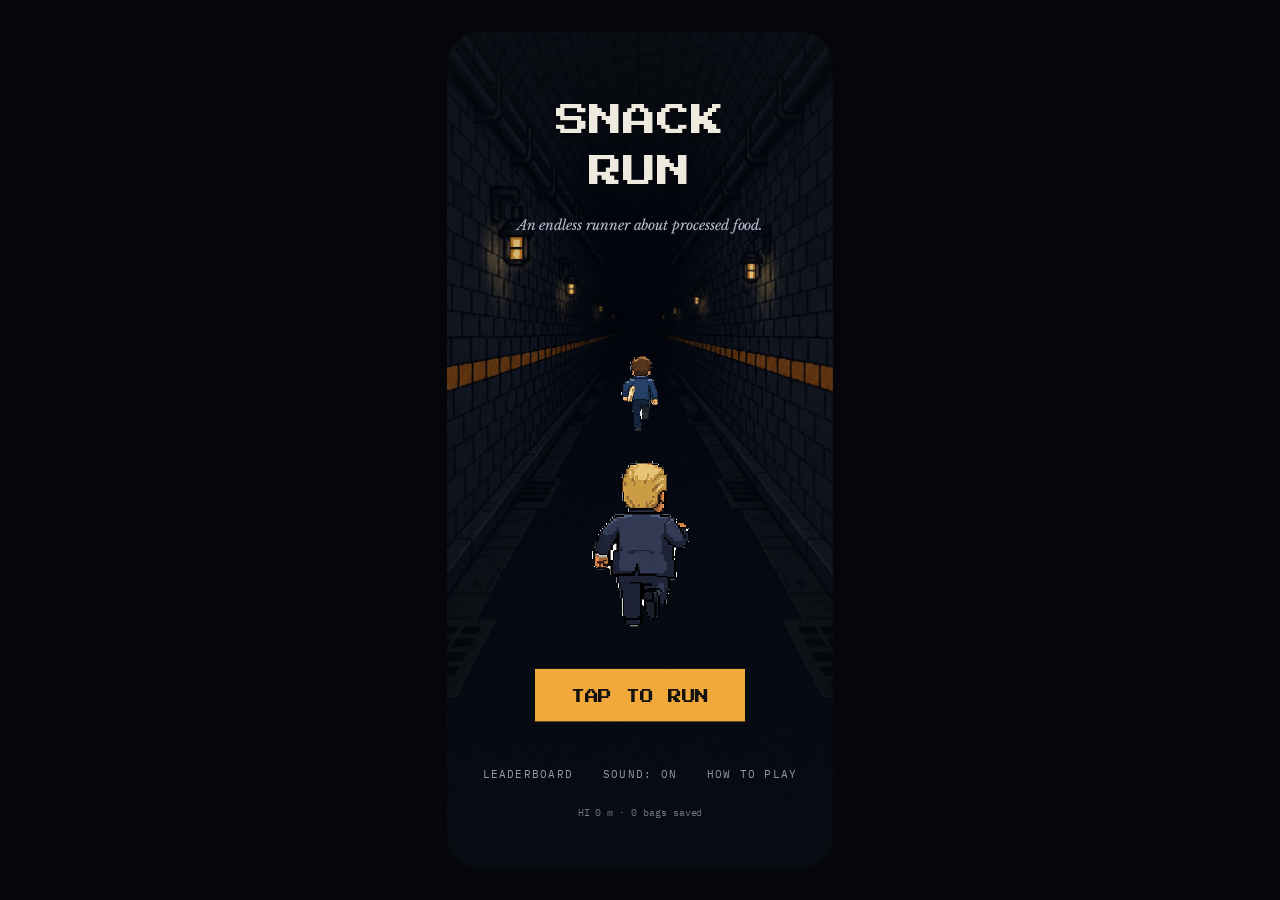
==== index.html @ 9ee555d0 "Drop the jump: lane changes are the whole control scheme Swipe up and the up/W/space keys no longer " ====
<!DOCTYPE html>
<html lang="en">
<head>
<meta charset="utf-8">
<meta name="viewport" content="width=device-width, initial-scale=1, viewport-fit=cover, user-scalable=no">
<title>Snack Run</title>
<meta name="description" content="An endless runner about processed food.">
<meta name="theme-color" content="#0B0D12">
<meta name="mobile-web-app-capable" content="yes">
<meta name="apple-mobile-web-app-capable" content="yes">
<meta name="apple-mobile-web-app-status-bar-style" content="black-translucent">
<meta name="apple-mobile-web-app-title" content="Snack Run">
<link rel="manifest" href="manifest.webmanifest">
<link rel="icon" href="assets/icon-192.png" type="image/png">
<link rel="apple-touch-icon" href="assets/icon-192.png">
<link rel="preconnect" href="https://fonts.googleapis.com">
<link rel="preconnect" href="https://fonts.gstatic.com" crossorigin>
<link href="https://fonts.googleapis.com/css2?family=Press+Start+2P&family=Libre+Baskerville:ital,wght@0,400;0,700;1,400&family=IBM+Plex+Mono:wght@400;500;600&display=swap" rel="stylesheet">
<link rel="stylesheet" href="styles.css">
</head>
<body>

<div id="viewport">
  <div id="stage">

    <!-- ── The tunnel: background plate, travelling entities, the two runners ── -->
    <div id="field">
      <div id="floor"></div>
      <div id="world"></div>

      <div id="runner" class="sprite"><i></i></div>
      <div id="speedTag">2&times; SPEED</div>

      <div id="pursuer" class="sprite"><i></i></div>
      <div id="labelTag">READING THE LABEL</div>

      <div id="vignette"></div>
      <div id="flash"></div>
    </div>

    <!-- ── 2a · gameplay HUD ── -->
    <div id="hud" class="screen">
      <div class="prox">
        <div class="prox-track"><div class="prox-fill" id="proxFill"></div></div>
        <div class="prox-labels">
          <div>Proximity</div>
          <div id="proxState" class="closing">Closing</div>
        </div>
      </div>

      <div class="stat stat-l"><div class="num" id="bags">24</div><div class="lab">BAGS</div></div>
      <div class="stat stat-r"><div class="num" id="dist">0 M</div><div class="lab" id="hiSmall">HI 0</div></div>

      <!-- ── 2b · power-up banner ── -->
      <div id="delay" class="banner">
        <div class="banner-top"><div>BOOSTED</div><div id="delaySecs">6.0s</div></div>
        <div class="banner-track"><div class="banner-fill" id="delayFill"></div></div>
        <div class="banner-cap">Two doses. He drops a long way back.</div>
      </div>

      <div id="pickupFlash">+3 BAGS</div>

      <div id="hints">
        <div>&#9664; swipe</div><div>change lane</div><div>swipe &#9654;</div>
      </div>
    </div>

    <!-- ── 2c · caught ── -->
    <div id="caught" class="screen hidden">
      <div class="caught-wash"></div>
      <div class="caught-rule"></div>

      <div class="caught-head">
        <div class="caught-title">CAUGHT</div>
        <div class="caught-cap">Your snacks have been seized for testing.</div>
      </div>

      <div id="caughtRunner" class="sprite still"></div>
      <div id="caughtPursuer" class="sprite still"></div>
      <div class="drop d1"></div>
      <div class="drop d2"></div>
      <div class="drop d3"></div>

      <div class="grid">
        <div class="cell"><div class="k">DISTANCE</div><div class="v" id="rDist">0 M</div></div>
        <div class="cell"><div class="k">BAGS KEPT</div><div class="v" id="rKept">0</div></div>
        <div class="cell"><div class="k">BAGS LOST</div><div class="v red" id="rLost">0</div></div>
        <div class="cell"><div class="k">BEST</div><div class="v dim" id="rBest">0 M</div></div>
      </div>

      <div class="actions">
        <button class="btn-primary" id="again">RUN AGAIN</button>
        <div class="row">
          <button class="btn-ghost" id="share">Share</button>
          <button class="btn-ghost" id="openBoard">Leaderboard</button>
        </div>
      </div>
      <div class="rank" id="rank">Your best run yet</div>
    </div>

    <!-- ── 2d · title ── -->
    <div id="title" class="screen hidden">
      <div class="title-wash"></div>
      <div class="title-head">
        <div class="title-logo">SNACK<br>RUN</div>
        <div class="title-cap">An endless runner about processed food.</div>
      </div>
      <div id="titleRunner" class="sprite"><i></i></div>
      <div id="titlePursuer" class="sprite"><i></i></div>
      <div class="title-cta"><button class="btn-primary" id="start">TAP TO RUN</button></div>
      <div class="title-menu">
        <button class="link" id="titleBoard">Leaderboard</button>
        <button class="link" id="sound">Sound: on</button>
        <button class="link" id="howto">How to play</button>
      </div>
      <div class="title-foot" id="titleFoot">HI 0 m &middot; 0 bags saved</div>
    </div>

    <!-- ── local leaderboard ── -->
    <div id="board" class="screen hidden">
      <div class="board-wash"></div>
      <div class="board-head">
        <button class="link back" id="boardBack">&#9664; Back</button>
        <div class="board-title">LEADERBOARD</div>
        <div class="board-sub">Your runs on this device</div>
      </div>
      <div class="board-list" id="boardList"></div>
      <div class="board-foot">Beat your best</div>
    </div>

    <!-- ── how to play ── -->
    <div id="howtoPanel" class="screen hidden">
      <div class="board-wash"></div>
      <div class="board-head">
        <button class="link back" id="howtoBack">&#9664; Back</button>
        <div class="board-title">HOW TO PLAY</div>
      </div>
      <div class="howto-body">
        <p><b>Swipe left or right</b> to change lane. Arrow keys work too. That is the whole control scheme &mdash; the lane you pick is the only thing between you and him.</p>
        <p><b>Recalled food</b> scatters what you are carrying &mdash; every crate of romaine, beef and cantaloupe costs you bags and lets him close.</p>
        <p><b>Loose bags</b> on the floor go back into your arms.</p>
        <p><b>Boosters</b> turn up on the shelves. Take one and you get six seconds at double speed while he drops a long way back.</p>
        <p>He stops to read an ingredients label now and then. That is free ground &mdash; use it.</p>
        <p>The proximity bar is the clock. When it fills, he has you.</p>
      </div>
    </div>

    <!-- ── loading ── -->
    <div id="loading" class="screen">
      <div class="load-logo">SNACK<br>RUN</div>
      <div class="load-track"><div class="load-fill" id="loadFill"></div></div>
      <div class="load-state" id="loadState">Stocking</div>
      <div class="load-cap">Recalls scatter what you are carrying.</div>
    </div>

    <div id="bezel"></div>
  </div>
</div>

<script src="game.js"></script>
</body>
</html>
---- styles.css ----
/* Snack Run — screen chrome.
   Layout coordinates come from `Files Run - Game Mockup.dc.html`
   (screens 2a gameplay, 2b power-up, 2c caught, 2d title) at 390 x 844,
   restyled for the aisle. */

:root {
  --tunnel-dark: #0B0D12;
  --tunnel-mid:  #12161E;
  --newsprint:   #EFEAE0;
  --paper:       #E8E2D2;
  --slate:       #8E9AAE;
  --slate-dim:   #6B7788;
  --slate-lit:   #B7C1D1;
  --amber:       #F2A93B;
  --red:         #D8402F;
  --green:       #9AC46A;
  --ink:         #14120F;
  --shadow:      #06070A;

  --pixel: 'Press Start 2P', 'Courier New', monospace;
  --serif: 'Libre Baskerville', Georgia, serif;
  --mono:  'IBM Plex Mono', ui-monospace, monospace;
}

* { box-sizing: border-box; -webkit-tap-highlight-color: transparent; }

html, body {
  margin: 0;
  height: 100%;
  overflow: hidden;
  background: #05060A;
  color: var(--newsprint);
  font-family: var(--mono);
  overscroll-behavior: none;
  touch-action: none;
  -webkit-user-select: none;
  user-select: none;
}

#viewport {
  position: fixed;
  inset: 0;
  background: #05060A;
}

/* Centred by hand rather than by grid: when the stage is taller than the
   viewport, grid/flex centring clamps to the start edge and crops the bottom. */
#stage {
  position: absolute;
  left: 50%;
  top: 50%;
  width: 390px;
  height: 844px;
  overflow: hidden;
  background: var(--tunnel-dark);
  transform: translate(-50%, -50%) scale(var(--s, 1));
  transform-origin: center center;
}

/* Phone bezel — only when there is room around the stage (desktop preview). */
#bezel { display: none; }
body.framed #stage { border-radius: 34px; }
body.framed #bezel {
  display: block;
  position: absolute;
  inset: -8px;
  border: 8px solid #08090C;
  border-radius: 42px;
  box-shadow: 0 22px 44px rgba(0, 0, 0, .55);
  pointer-events: none;
}

.screen { position: absolute; inset: 0; }
.hidden { display: none !important; }

.sprite {
  position: absolute;
  background-repeat: no-repeat;
  background-position: 0 0;
  image-rendering: pixelated;
  will-change: transform;
}
.sprite > i { display: block; width: 100%; height: 100%; background-repeat: no-repeat; image-rendering: pixelated; }

@keyframes sheet { from { background-position-x: 0%; } to { background-position-x: 100%; } }
@keyframes bob   { 0%, 100% { transform: translateY(0); } 50% { transform: translateY(-3px); } }
@keyframes puff  { 0% { opacity: 0; } 10% { opacity: .85; } 70% { opacity: .5; } 100% { opacity: 0; } }
@keyframes pulse { 0%, 100% { opacity: 1; } 50% { opacity: .45; } }

/* ────────────────────────────────────────────── the tunnel */

#field { position: absolute; inset: 0; overflow: hidden; }

#floor {
  position: absolute;
  inset: 0;
  background: var(--tunnel-dark) url('assets/bg_floor.jpg') center / cover no-repeat;
}

#world { position: absolute; inset: 0; }

/* Travelling entities: sized at their runner-depth size, scaled by perspective. */
.ent { position: absolute; left: 0; top: 0; transform-origin: bottom center; will-change: transform; }
.ent > i { display: block; width: 100%; height: 100%; background: center / contain no-repeat; image-rendering: pixelated; }
.ent.pickup > i { animation: bob 1s ease-in-out infinite; }
.ent.rung { background: linear-gradient(90deg, rgba(242,169,59,0), rgba(242,169,59,.30), rgba(242,169,59,0)); }

/* Pickups: the bag you want, and the booster that buys you six seconds. */
.ent.vax > i { animation: bob .8s ease-in-out infinite; }
.ent.vax { filter: drop-shadow(0 0 6px rgba(110, 168, 214, .75)); }

/* Runner — fixed screen depth, mockup 2a: top 300, 54 x 88. */
#runner { left: 0; top: 0; width: 54px; height: 88px; }
#runner > i {
  background-image: url('assets/runner_run.png');
  background-size: 800% 100%;
  animation: sheet .62s steps(8, jump-none) infinite;
}
#runner.fast > i { animation-duration: .42s; }
#runner.stumble > i { animation-play-state: paused; }
#runner.hit { animation: hitblink .12s steps(2) 5; }
@keyframes hitblink { 0%, 100% { opacity: 1; } 50% { opacity: .25; } }

#speedTag {
  position: absolute; left: 0; top: 0;
  font-family: var(--pixel); font-size: 6px; color: var(--paper);
  display: none; white-space: nowrap;
}

/* Pursuer — nearest the camera. Base box is his size at proximity 0;
   mockup 2a shows him at 119 x 190 / bottom 74 with the meter at 62%. */
#pursuer { left: 0; top: 0; width: 130px; height: 208px; }
#pursuer > i {
  background-image: url('assets/pursuer_run.png');
  background-size: 700% 100%;
  animation: sheet .78s steps(7, jump-none) infinite;
}

#labelTag {
  position: absolute; left: 0; top: 0;
  font-family: var(--pixel); font-size: 6px; color: var(--green);
  display: none; white-space: nowrap;
}

#vignette {
  position: absolute; inset: 0; pointer-events: none;
  background: radial-gradient(120% 68% at 50% 46%, transparent 42%, rgba(216,64,47,0) 100%);
  transition: background .3s linear;
}
#flash {
  position: absolute; inset: 0; pointer-events: none;
  background: var(--red); opacity: 0;
}
#flash.on { animation: flashout .32s ease-out 1; }
@keyframes flashout { from { opacity: .42; } to { opacity: 0; } }

@keyframes shake {
  0%, 100% { transform: translate(0, 0); }
  25% { transform: translate(-3px, 2px); }
  50% { transform: translate(3px, -2px); }
  75% { transform: translate(-2px, -1px); }
}
#stage.shake #field { animation: shake .26s linear 1; }

/* ────────────────────────────────────────────── 2a · HUD */

#hud { pointer-events: none; }

.prox { position: absolute; top: 54px; left: 20px; right: 20px; }
.prox-track { height: 6px; background: rgba(239, 234, 224, .18); }
.prox-fill { width: 30%; height: 6px; background: linear-gradient(90deg, var(--amber), var(--red)); transition: width .18s linear; }
.prox-labels {
  display: flex; justify-content: space-between; margin-top: 6px;
  font-size: 9px; letter-spacing: .14em; text-transform: uppercase; color: var(--slate);
}
#proxState.closing { color: var(--red); animation: pulse 1.1s ease-in-out infinite; }
#proxState.falling { color: var(--green); animation: none; }
.prox.safe .prox-fill { background: var(--green); }

.stat { position: absolute; top: 100px; }
.stat-l { left: 20px; text-align: left; }
.stat-r { right: 20px; text-align: right; }
.stat .num { font-family: var(--pixel); font-size: 13px; color: var(--newsprint); text-shadow: 0 2px 0 var(--shadow); }
.stat .lab { position: absolute; top: 21px; font-size: 9px; letter-spacing: .12em; color: var(--slate); white-space: nowrap; }
.stat-l .lab { left: 0; }
.stat-r .lab { right: 0; }

/* 2b · power-up banner */
.banner {
  position: absolute; top: 148px; left: 20px; right: 20px;
  background: rgba(8, 10, 14, .86);
  border-left: 4px solid var(--green);
  padding: 14px 16px;
  display: none;
}
.banner.on { display: block; }
.banner-top {
  display: flex; justify-content: space-between; align-items: baseline;
  font-family: var(--pixel); font-size: 11px; color: var(--newsprint);
}
.banner-top div:last-child { color: var(--green); }
.banner-track { margin-top: 10px; height: 6px; background: rgba(239, 234, 224, .16); }
.banner-fill { width: 100%; height: 6px; background: var(--green); }
.banner-cap { margin-top: 10px; font-family: var(--serif); font-style: italic; font-size: 12px; color: var(--slate-lit); }

#pickupFlash {
  position: absolute; right: 26px; bottom: 300px;
  font-family: var(--pixel); font-size: 15px; color: var(--amber);
  text-shadow: 0 2px 0 var(--shadow);
  opacity: 0;
}
#pickupFlash.on { animation: rise .7s ease-out 1; }
@keyframes rise {
  0% { opacity: 0; transform: translateY(8px); }
  20% { opacity: 1; transform: translateY(0); }
  100% { opacity: 0; transform: translateY(-14px); }
}

#hints {
  position: absolute; bottom: 30px; left: 0; right: 0;
  display: flex; justify-content: center; gap: 22px;
  font-size: 10px; letter-spacing: .14em; text-transform: uppercase;
  color: rgba(142, 154, 174, .6);
  transition: opacity .6s linear;
}
#hints.fade { opacity: 0; }

/* ────────────────────────────────────────────── 2c · caught */

#caught { background: var(--tunnel-dark) url('assets/bg_floor.jpg') center / cover no-repeat; }
.caught-wash { position: absolute; inset: 0; background: linear-gradient(180deg, rgba(42, 27, 28, .72), rgba(10, 7, 9, .9)); }
.caught-rule { position: absolute; left: 0; right: 0; top: 0; height: 5px; background: var(--red); }

.caught-head { position: absolute; top: 84px; left: 0; right: 0; text-align: center; }
.caught-title { font-family: var(--pixel); font-size: 26px; color: var(--red); text-shadow: 0 3px 0 #2A0D09; }
.caught-cap { font-family: var(--serif); font-style: italic; font-size: 14px; color: var(--slate-lit); margin-top: 16px; }

#caughtRunner {
  left: 195px; top: 156px; transform: translateX(-50%); width: 45px; height: 74px;
  background-image: url('assets/runner_run.png'); background-size: 800% 100%;
}
#caughtPursuer {
  left: 195px; top: 272px; transform: translateX(-50%); width: 106px; height: 170px;
  background-image: url('assets/pursuer_run.png'); background-size: 700% 100%;
  background-position-x: 50%;
}
.drop {
  position: absolute; background: url('assets/chip_drop.png') center / contain no-repeat;
  image-rendering: pixelated;
}
.d1 { left: 40px; top: 342px; width: 40px; height: 48px; transform: rotate(-22deg); opacity: .9; }
.d2 { right: 36px; top: 326px; width: 34px; height: 42px; transform: rotate(16deg); opacity: .75; }
.d3 { right: 84px; top: 380px; width: 28px; height: 34px; transform: rotate(-8deg); opacity: .6; }

.grid {
  position: absolute; left: 22px; right: 22px; top: 446px;
  display: grid; grid-template-columns: 1fr 1fr; gap: 2px;
  background: rgba(239, 234, 224, .14);
}
.cell { background: rgba(11, 13, 18, .94); padding: 18px 16px; }
.cell .k { font-size: 9px; letter-spacing: .14em; color: var(--slate); }
.cell .v { font-family: var(--pixel); font-size: 17px; color: var(--newsprint); margin-top: 9px; }
.cell .v.red { color: var(--red); }
.cell .v.dim { color: var(--slate); }

.actions { position: absolute; left: 22px; right: 22px; bottom: 112px; display: flex; flex-direction: column; gap: 10px; }
.actions .row { display: flex; gap: 10px; }
.rank { position: absolute; left: 0; right: 0; bottom: 58px; text-align: center; font-size: 10px; color: var(--slate-dim); }

/* ────────────────────────────────────────────── buttons */

button { font: inherit; border: 0; margin: 0; cursor: pointer; }

.btn-primary {
  background: var(--amber); color: var(--ink);
  font-family: var(--pixel); font-size: 13px;
  padding: 20px; text-align: center; width: 100%;
}
.btn-primary:active { background: #E09A2C; }

.btn-ghost {
  flex: 1; background: transparent; border: 2px solid var(--slate); color: var(--newsprint);
  font-size: 11px; letter-spacing: .14em; text-transform: uppercase; padding: 17px; text-align: center;
}
.btn-ghost:active { border-color: var(--amber); color: var(--amber); }

.link {
  background: transparent; color: var(--slate);
  font-size: 11px; letter-spacing: .12em; text-transform: uppercase; padding: 6px 2px;
}
.link:active { color: var(--amber); }

/* ────────────────────────────────────────────── 2d · title */

#title { background: var(--tunnel-dark) url('assets/bg_walls.jpg') center / cover no-repeat; }
.title-wash {
  position: absolute; inset: 0;
  background: linear-gradient(180deg, rgba(11, 13, 18, .5) 0%, rgba(11, 13, 18, 0) 34%, rgba(11, 13, 18, .72) 100%);
}
.title-head { position: absolute; top: 64px; left: 0; right: 0; text-align: center; }
.title-logo { font-family: var(--pixel); font-size: 34px; line-height: 1.5; color: var(--newsprint); text-shadow: 0 4px 0 var(--shadow); }
.title-cap { font-family: var(--serif); font-style: italic; font-size: 14px; color: var(--slate-lit); margin-top: 20px; }

#titleRunner {
  left: 195px; top: 326px; transform: translateX(-50%); width: 48px; height: 78px;
}
#titleRunner > i { background-image: url('assets/runner_run.png'); background-size: 800% 100%; animation: sheet .62s steps(8, jump-none) infinite; }
#titlePursuer {
  left: 195px; bottom: 244px; transform: translateX(-50%); width: 108px; height: 172px;
}
#titlePursuer > i { background-image: url('assets/pursuer_run.png'); background-size: 700% 100%; animation: sheet .78s steps(7, jump-none) infinite; }

.title-cta { position: absolute; left: 0; right: 0; bottom: 148px; text-align: center; }
.title-cta .btn-primary { display: inline-block; width: auto; font-size: 14px; padding: 21px 36px 18px; }
.title-menu {
  position: absolute; left: 0; right: 0; bottom: 82px;
  display: flex; justify-content: center; gap: 26px;
}
.title-foot { position: absolute; left: 0; right: 0; bottom: 50px; text-align: center; font-size: 10px; color: var(--slate-dim); }

/* ────────────────────────────────────────────── leaderboard / how to play */

#board, #howtoPanel { background: var(--tunnel-dark) url('assets/bg_walls.jpg') center / cover no-repeat; }
.board-wash { position: absolute; inset: 0; background: rgba(8, 10, 14, .88); }
.board-head { position: absolute; top: 64px; left: 22px; right: 22px; }
.board-head .back { position: absolute; top: -34px; left: 0; padding-left: 0; }
.board-title { font-family: var(--pixel); font-size: 18px; color: var(--newsprint); }
.board-sub { font-size: 10px; letter-spacing: .14em; text-transform: uppercase; color: var(--slate); margin-top: 12px; }

.board-list { position: absolute; top: 148px; left: 22px; right: 22px; bottom: 96px; overflow: hidden; }
.board-row {
  display: flex; align-items: baseline; gap: 12px;
  padding: 13px 0; border-bottom: 1px solid rgba(239, 234, 224, .1);
}
.board-row .pos { font-family: var(--pixel); font-size: 10px; color: var(--slate); width: 26px; }
.board-row .when { flex: 1; font-size: 11px; color: var(--slate-lit); }
.board-row .m { font-family: var(--pixel); font-size: 11px; color: var(--newsprint); }
.board-row .pg { font-size: 10px; color: var(--slate); width: 62px; text-align: right; }
.board-row.top .m { color: var(--amber); }
.board-empty { font-family: var(--serif); font-style: italic; font-size: 13px; color: var(--slate); margin-top: 8px; }
.board-foot { position: absolute; left: 0; right: 0; bottom: 50px; text-align: center; font-size: 10px; color: var(--slate-dim); }

.howto-body { position: absolute; top: 148px; left: 22px; right: 22px; font-size: 12px; line-height: 1.85; color: var(--slate-lit); }
.howto-body p { margin: 0 0 16px; }
.howto-body b { color: var(--newsprint); }

/* ────────────────────────────────────────────── loading */

#loading { background: var(--tunnel-dark); display: grid; place-content: center; text-align: center; }
.load-logo { font-family: var(--pixel); font-size: 26px; line-height: 1.5; color: var(--newsprint); text-shadow: 0 4px 0 var(--shadow); }
.load-track { width: 200px; height: 6px; background: rgba(239, 234, 224, .18); margin: 34px auto 0; }
.load-fill { width: 0%; height: 6px; background: var(--amber); transition: width .2s linear; }
.load-state { margin-top: 14px; font-size: 9px; letter-spacing: .18em; text-transform: uppercase; color: var(--slate); }
.load-cap { margin-top: 26px; font-family: var(--serif); font-style: italic; font-size: 12px; color: var(--slate-dim); max-width: 260px; }
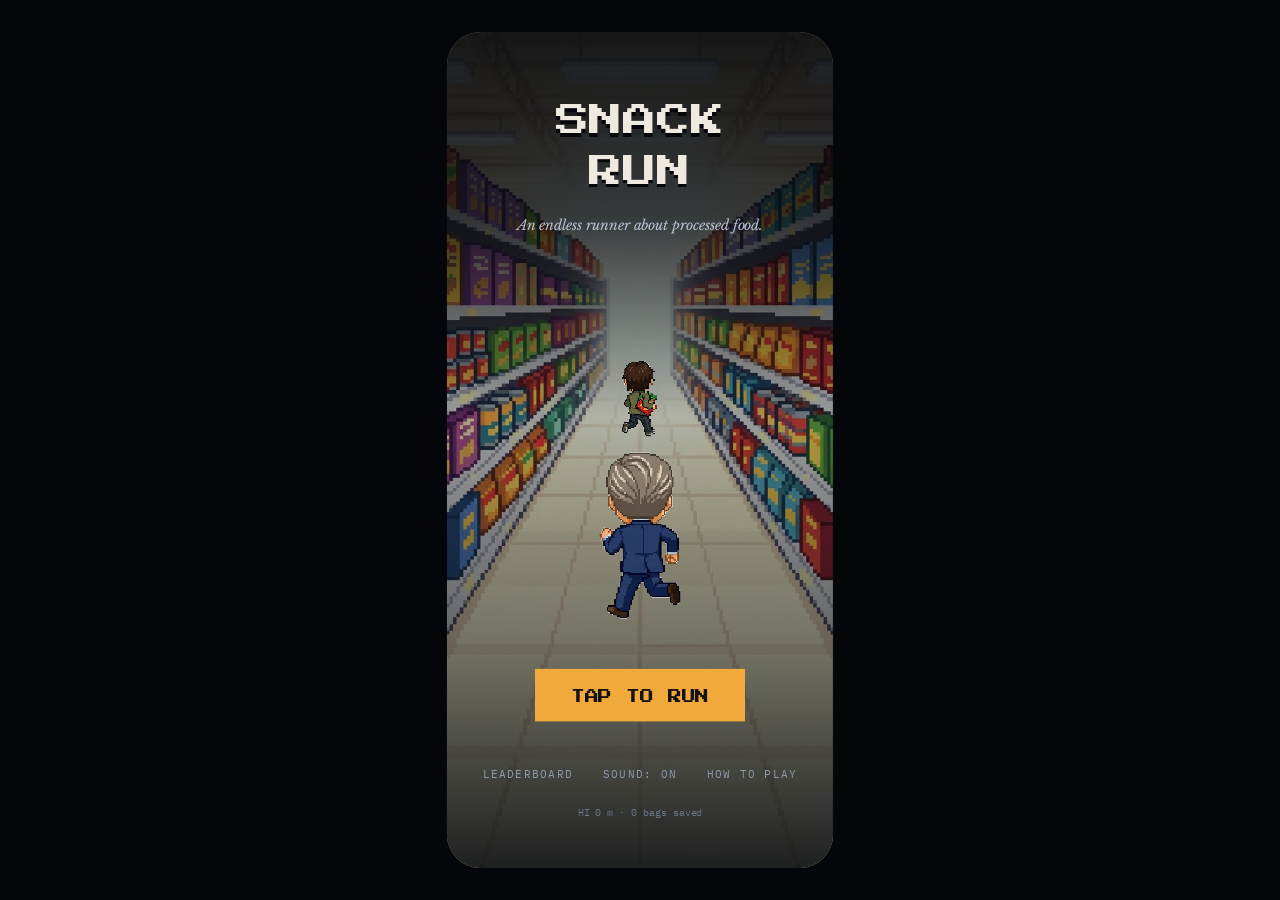
==== commit 81b831ff: "Move the game into the supermarket aisle Replaces both tunnel plates with the aisle background, and " ====
--- a/index.html
+++ b/index.html
@@ -26,6 +26,8 @@
     <!-- ── The tunnel: background plate, travelling entities, the two runners ── -->
     <div id="field">
       <div id="floor"></div>
+      <div id="scrimTop"></div>
+      <div id="scrimBottom"></div>
       <div id="world"></div>
 
       <div id="runner" class="sprite"><i></i></div>
@@ -48,14 +50,14 @@
         </div>
       </div>
 
-      <div class="stat stat-l"><div class="num" id="bags">24</div><div class="lab">BAGS</div></div>
+      <div class="stat stat-l"><div class="num" id="bags">24</div><div class="lab">BAGS</div><div class="lives" id="lives"></div></div>
       <div class="stat stat-r"><div class="num" id="dist">0 M</div><div class="lab" id="hiSmall">HI 0</div></div>
 
       <!-- ── 2b · power-up banner ── -->
       <div id="delay" class="banner">
-        <div class="banner-top"><div>BOOSTED</div><div id="delaySecs">6.0s</div></div>
+        <div class="banner-top"><div>TYLENOL</div><div id="delaySecs">6.0s</div></div>
         <div class="banner-track"><div class="banner-fill" id="delayFill"></div></div>
-        <div class="banner-cap">Two doses. He drops a long way back.</div>
+        <div class="banner-cap">Nothing aches. He drops a long way back.</div>
       </div>
 
       <div id="pickupFlash">+3 BAGS</div>
@@ -139,7 +141,8 @@
         <p><b>Swipe left or right</b> to change lane. Arrow keys work too. That is the whole control scheme &mdash; the lane you pick is the only thing between you and him.</p>
         <p><b>Recalled food</b> scatters what you are carrying &mdash; every crate of romaine, beef and cantaloupe costs you bags and lets him close.</p>
         <p><b>Loose bags</b> on the floor go back into your arms.</p>
-        <p><b>Boosters</b> turn up on the shelves. Take one and you get six seconds at double speed while he drops a long way back.</p>
+        <p><b>Tylenol</b> turns up on the shelves. Take it for six seconds at double speed while he drops a long way back.</p>
+        <p><b>A dose</b> banks an extra life, up to three. When the bar fills, one gets spent for you and he is put back to arm's length &mdash; he does not enjoy it.</p>
         <p>He stops to read an ingredients label now and then. That is free ground &mdash; use it.</p>
         <p>The proximity bar is the clock. When it fills, he has you.</p>
       </div>
--- a/styles.css
+++ b/styles.css
@@ -12,6 +12,7 @@
   --slate-dim:   #6B7788;
   --slate-lit:   #B7C1D1;
   --amber:       #F2A93B;
+  --blue:        #6EA8D6;
   --red:         #D8402F;
   --green:       #9AC46A;
   --ink:         #14120F;
@@ -94,7 +95,20 @@
 #floor {
   position: absolute;
   inset: 0;
-  background: var(--tunnel-dark) url('assets/bg_floor.jpg') center / cover no-repeat;
+  background: var(--tunnel-dark) url('assets/bg_aisle.jpg') center / cover no-repeat;
+}
+
+/* The aisle is bright at the far end and pale underfoot, so the chrome needs
+   its own ground to sit on. Scrims top and bottom, behind everything else. */
+#scrimTop, #scrimBottom { position: absolute; left: 0; right: 0; pointer-events: none; }
+#scrimTop {
+  top: 0; height: 240px;
+  background: linear-gradient(180deg, rgba(8, 10, 14, .94) 0%, rgba(8, 10, 14, .86) 34%,
+                                      rgba(8, 10, 14, .5) 68%, rgba(8, 10, 14, 0) 100%);
+}
+#scrimBottom {
+  bottom: 0; height: 130px;
+  background: linear-gradient(0deg, rgba(8, 10, 14, .78), rgba(8, 10, 14, 0));
 }
 
 #world { position: absolute; inset: 0; }
@@ -103,42 +117,42 @@
 .ent { position: absolute; left: 0; top: 0; transform-origin: bottom center; will-change: transform; }
 .ent > i { display: block; width: 100%; height: 100%; background: center / contain no-repeat; image-rendering: pixelated; }
 .ent.pickup > i { animation: bob 1s ease-in-out infinite; }
-.ent.rung { background: linear-gradient(90deg, rgba(242,169,59,0), rgba(242,169,59,.30), rgba(242,169,59,0)); }
+/* Floor seams rushing past — the only thing selling speed on a static plate. */
+.ent.rung { background: linear-gradient(90deg, rgba(74,58,36,0), rgba(74,58,36,.34), rgba(74,58,36,0)); }
 
 /* Pickups: the bag you want, and the booster that buys you six seconds. */
-.ent.vax > i { animation: bob .8s ease-in-out infinite; }
+.ent.vax > i, .ent.tyl > i { animation: bob .8s ease-in-out infinite; }
 .ent.vax { filter: drop-shadow(0 0 6px rgba(110, 168, 214, .75)); }
+.ent.tyl { filter: drop-shadow(0 0 6px rgba(242, 169, 59, .75)); }
 
 /* Runner — fixed screen depth, mockup 2a: top 300, 54 x 88. */
-#runner { left: 0; top: 0; width: 54px; height: 88px; }
-#runner > i {
-  background-image: url('assets/runner_run.png');
-  background-size: 800% 100%;
-  animation: sheet .62s steps(8, jump-none) infinite;
-}
-#runner.fast > i { animation-duration: .42s; }
-#runner.stumble > i { animation-play-state: paused; }
+#runner { left: 0; top: 0; width: 58px; height: 116px; }
+/* One file per frame — game.js swaps background-image, so there is no
+   sheet geometry here and a single pose can be replaced on its own. */
+#runner > i { background-size: 100% 100%; }
 #runner.hit { animation: hitblink .12s steps(2) 5; }
 @keyframes hitblink { 0%, 100% { opacity: 1; } 50% { opacity: .25; } }
 
 #speedTag {
   position: absolute; left: 0; top: 0;
-  font-family: var(--pixel); font-size: 6px; color: var(--paper);
+  font-family: var(--pixel); font-size: 7px; color: #FFF3D8;
+  text-shadow: 0 0 5px #06070A, 0 1px 0 #06070A, 0 -1px 0 #06070A;
   display: none; white-space: nowrap;
 }
 
 /* Pursuer — nearest the camera. Base box is his size at proximity 0;
    mockup 2a shows him at 119 x 190 / bottom 74 with the meter at 62%. */
-#pursuer { left: 0; top: 0; width: 130px; height: 208px; }
+#pursuer { left: 0; top: 0; width: 101px; height: 208px; }
 #pursuer > i {
   background-image: url('assets/pursuer_run.png');
-  background-size: 700% 100%;
-  animation: sheet .78s steps(7, jump-none) infinite;
+  background-size: 800% 100%;
+  animation: sheet .78s steps(8, jump-none) infinite;
 }
 
 #labelTag {
   position: absolute; left: 0; top: 0;
-  font-family: var(--pixel); font-size: 6px; color: var(--green);
+  font-family: var(--pixel); font-size: 7px; color: #DFF3C2;
+  text-shadow: 0 0 5px #12290A, 0 1px 0 #12290A, 0 -1px 0 #12290A;
   display: none; white-space: nowrap;
 }
 
@@ -184,6 +198,12 @@
 .stat .lab { position: absolute; top: 21px; font-size: 9px; letter-spacing: .12em; color: var(--slate); white-space: nowrap; }
 .stat-l .lab { left: 0; }
 .stat-r .lab { right: 0; }
+.stat .lives { position: absolute; top: 38px; left: 0; display: flex; gap: 4px; }
+.stat .lives i {
+  display: block; width: 7px; height: 11px;
+  background: var(--blue, #6EA8D6);
+  box-shadow: 0 0 5px rgba(110, 168, 214, .8);
+}
 
 /* 2b · power-up banner */
 .banner {
@@ -204,9 +224,9 @@
 .banner-cap { margin-top: 10px; font-family: var(--serif); font-style: italic; font-size: 12px; color: var(--slate-lit); }
 
 #pickupFlash {
-  position: absolute; right: 26px; bottom: 300px;
+  position: absolute; right: 20px; top: 150px;
   font-family: var(--pixel); font-size: 15px; color: var(--amber);
-  text-shadow: 0 2px 0 var(--shadow);
+  text-shadow: 0 0 6px #06070A, 0 2px 0 #06070A, 0 -1px 0 #06070A;
   opacity: 0;
 }
 #pickupFlash.on { animation: rise .7s ease-out 1; }
@@ -227,8 +247,8 @@
 
 /* ────────────────────────────────────────────── 2c · caught */
 
-#caught { background: var(--tunnel-dark) url('assets/bg_floor.jpg') center / cover no-repeat; }
-.caught-wash { position: absolute; inset: 0; background: linear-gradient(180deg, rgba(42, 27, 28, .72), rgba(10, 7, 9, .9)); }
+#caught { background: var(--tunnel-dark) url('assets/bg_aisle.jpg') center / cover no-repeat; }
+.caught-wash { position: absolute; inset: 0; background: linear-gradient(180deg, rgba(38, 22, 22, .93), rgba(8, 6, 8, .96)); }
 .caught-rule { position: absolute; left: 0; right: 0; top: 0; height: 5px; background: var(--red); }
 
 .caught-head { position: absolute; top: 84px; left: 0; right: 0; text-align: center; }
@@ -236,13 +256,13 @@
 .caught-cap { font-family: var(--serif); font-style: italic; font-size: 14px; color: var(--slate-lit); margin-top: 16px; }
 
 #caughtRunner {
-  left: 195px; top: 156px; transform: translateX(-50%); width: 45px; height: 74px;
-  background-image: url('assets/runner_run.png'); background-size: 800% 100%;
+  left: 195px; top: 156px; transform: translateX(-50%); width: 37px; height: 74px;
+  background-image: url('assets/runner_01.png'); background-size: 100% 100%;
 }
 #caughtPursuer {
-  left: 195px; top: 272px; transform: translateX(-50%); width: 106px; height: 170px;
-  background-image: url('assets/pursuer_run.png'); background-size: 700% 100%;
-  background-position-x: 50%;
+  left: 195px; top: 272px; transform: translateX(-50%); width: 82px; height: 170px;
+  background-image: url('assets/pursuer_run.png'); background-size: 800% 100%;
+  background-position-x: 28.571%;   /* frame 2 of 8 — mid-stride, tie flying */
 }
 .drop {
   position: absolute; background: url('assets/chip_drop.png') center / contain no-repeat;
@@ -292,23 +312,25 @@
 
 /* ────────────────────────────────────────────── 2d · title */
 
-#title { background: var(--tunnel-dark) url('assets/bg_walls.jpg') center / cover no-repeat; }
+#title { background: var(--tunnel-dark) url('assets/bg_aisle.jpg') center / cover no-repeat; }
 .title-wash {
   position: absolute; inset: 0;
-  background: linear-gradient(180deg, rgba(11, 13, 18, .5) 0%, rgba(11, 13, 18, 0) 34%, rgba(11, 13, 18, .72) 100%);
+  background: linear-gradient(180deg, rgba(8, 10, 14, .92) 0%, rgba(8, 10, 14, .8) 22%,
+                                      rgba(8, 10, 14, .28) 46%, rgba(8, 10, 14, .55) 74%,
+                                      rgba(8, 10, 14, .9) 100%);
 }
 .title-head { position: absolute; top: 64px; left: 0; right: 0; text-align: center; }
 .title-logo { font-family: var(--pixel); font-size: 34px; line-height: 1.5; color: var(--newsprint); text-shadow: 0 4px 0 var(--shadow); }
 .title-cap { font-family: var(--serif); font-style: italic; font-size: 14px; color: var(--slate-lit); margin-top: 20px; }
 
 #titleRunner {
-  left: 195px; top: 326px; transform: translateX(-50%); width: 48px; height: 78px;
-}
-#titleRunner > i { background-image: url('assets/runner_run.png'); background-size: 800% 100%; animation: sheet .62s steps(8, jump-none) infinite; }
+  left: 195px; top: 330px; transform: translateX(-50%); width: 39px; height: 78px;
+}
+#titleRunner > i { background-size: 100% 100%; }
 #titlePursuer {
-  left: 195px; bottom: 244px; transform: translateX(-50%); width: 108px; height: 172px;
-}
-#titlePursuer > i { background-image: url('assets/pursuer_run.png'); background-size: 700% 100%; animation: sheet .78s steps(7, jump-none) infinite; }
+  left: 195px; bottom: 250px; transform: translateX(-50%); width: 82px; height: 170px;
+}
+#titlePursuer > i { background-image: url('assets/pursuer_run.png'); background-size: 800% 100%; animation: sheet .78s steps(8, jump-none) infinite; }
 
 .title-cta { position: absolute; left: 0; right: 0; bottom: 148px; text-align: center; }
 .title-cta .btn-primary { display: inline-block; width: auto; font-size: 14px; padding: 21px 36px 18px; }
@@ -320,8 +342,8 @@
 
 /* ────────────────────────────────────────────── leaderboard / how to play */
 
-#board, #howtoPanel { background: var(--tunnel-dark) url('assets/bg_walls.jpg') center / cover no-repeat; }
-.board-wash { position: absolute; inset: 0; background: rgba(8, 10, 14, .88); }
+#board, #howtoPanel { background: var(--tunnel-dark) url('assets/bg_aisle.jpg') center / cover no-repeat; }
+.board-wash { position: absolute; inset: 0; background: rgba(8, 10, 14, .94); }
 .board-head { position: absolute; top: 64px; left: 22px; right: 22px; }
 .board-head .back { position: absolute; top: -34px; left: 0; padding-left: 0; }
 .board-title { font-family: var(--pixel); font-size: 18px; color: var(--newsprint); }
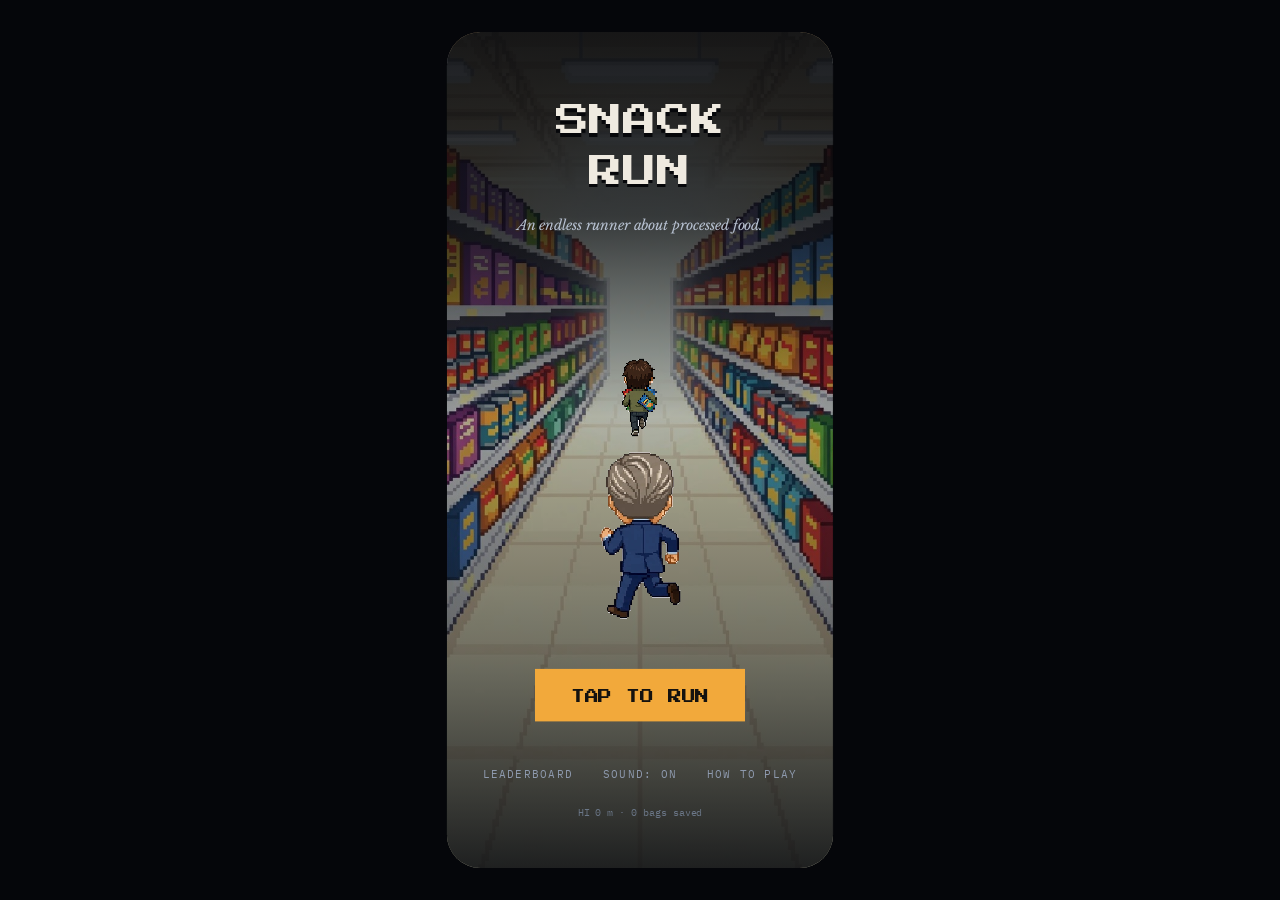
==== commit 43322e9c: "Scroll the floor The background was a single static plate; the only motion was the objects travellin" ====
--- a/index.html
+++ b/index.html
@@ -26,6 +26,8 @@
     <!-- ── The tunnel: background plate, travelling entities, the two runners ── -->
     <div id="field">
       <div id="floor"></div>
+      <div id="floorA" class="floor-scroll"></div>
+      <div id="floorB" class="floor-scroll"></div>
       <div id="scrimTop"></div>
       <div id="scrimBottom"></div>
       <div id="world"></div>
--- a/styles.css
+++ b/styles.css
@@ -111,6 +111,20 @@
   background: linear-gradient(0deg, rgba(8, 10, 14, .78), rgba(8, 10, 14, 0));
 }
 
+/* The scrolling floor. Two copies of the same plate, half a cycle apart,
+   each scaled about the floor's own vanishing point. Scaling about that point
+   leaves every line through it — the lane lines — exactly where it is, and
+   marches the transverse tile seams toward the camera, which is precisely what
+   moving down the aisle looks like. Their opacities are sin^2 and cos^2 of the
+   same phase, so they sum to 1 and each one is invisible at the moment it
+   jumps back. */
+.floor-scroll {
+  position: absolute; inset: 0;
+  background: url('assets/bg_aisle_floor.png') center / cover no-repeat;
+  transform-origin: 194px 297px;
+  will-change: transform, opacity;
+}
+
 #world { position: absolute; inset: 0; }
 
 /* Travelling entities: sized at their runner-depth size, scaled by perspective. */
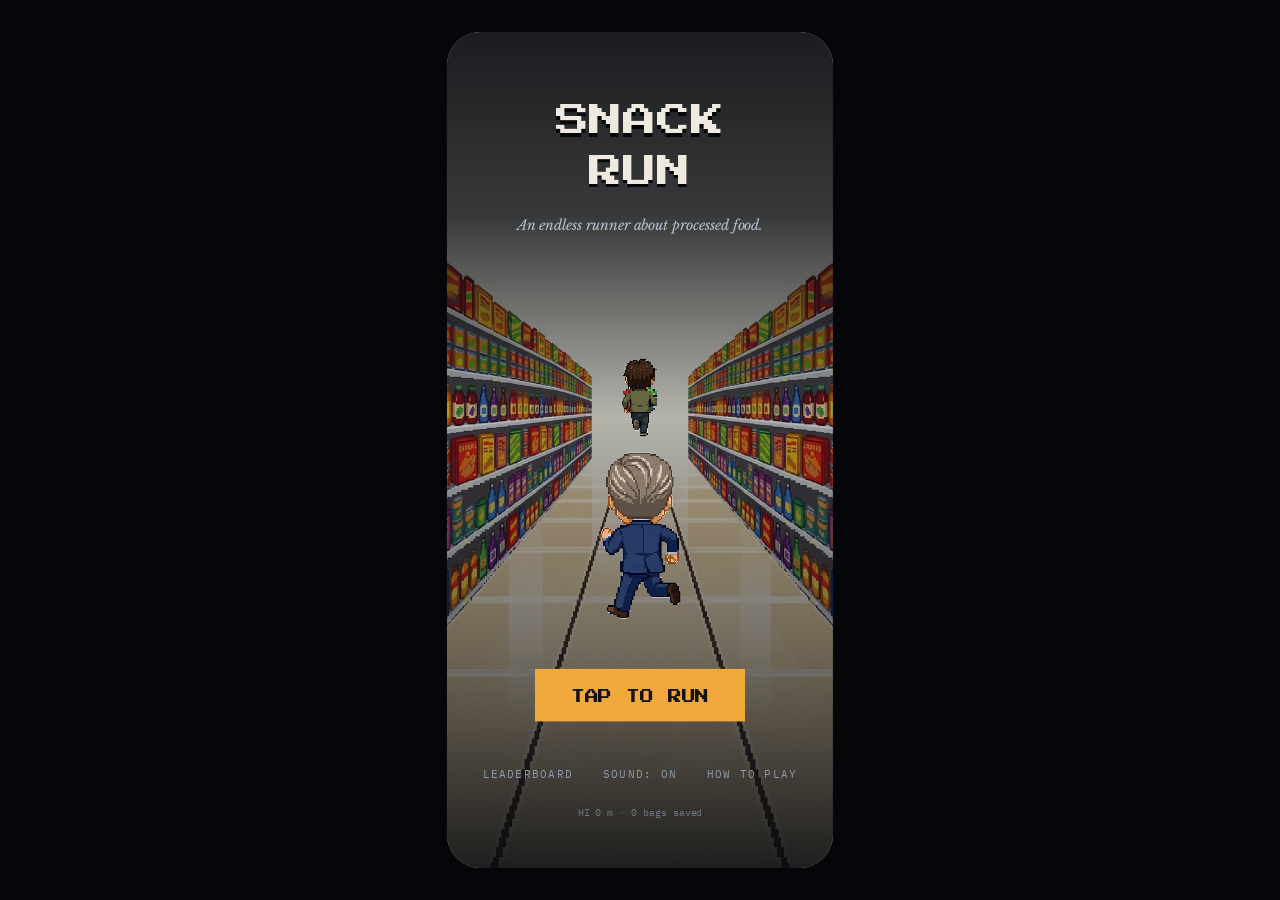
==== commit 490fe4de: "Rebuild the aisle from the tileable floor and shelf plates Three layers now - floor, shelves over it" ====
--- a/index.html
+++ b/index.html
@@ -26,8 +26,8 @@
     <!-- ── The tunnel: background plate, travelling entities, the two runners ── -->
     <div id="field">
       <div id="floor"></div>
-      <div id="floorA" class="floor-scroll"></div>
-      <div id="floorB" class="floor-scroll"></div>
+      <div id="seams"></div>
+      <div id="shelves"></div>
       <div id="scrimTop"></div>
       <div id="scrimBottom"></div>
       <div id="world"></div>
--- a/styles.css
+++ b/styles.css
@@ -92,10 +92,19 @@
 
 #field { position: absolute; inset: 0; overflow: hidden; }
 
+/* The aisle in three layers: the lit far end, the floor with its lane lines,
+   and the shelving over the top. The floor's transverse seams were stripped
+   out of the art — they are spawned as travelling entities instead, so they
+   move at exactly the speed everything else does. */
 #floor {
-  position: absolute;
-  inset: 0;
-  background: var(--tunnel-dark) url('assets/bg_aisle.jpg') center / cover no-repeat;
+  position: absolute; inset: 0;
+  background: #F6F3E8 url('assets/bg_aisle_floor.png') center / cover no-repeat;
+}
+#seams { position: absolute; inset: 0; }
+#shelves {
+  position: absolute; inset: 0;
+  background: url('assets/bg_aisle_shelves.png') center / cover no-repeat;
+  pointer-events: none;
 }
 
 /* The aisle is bright at the far end and pale underfoot, so the chrome needs
@@ -111,28 +120,16 @@
   background: linear-gradient(0deg, rgba(8, 10, 14, .78), rgba(8, 10, 14, 0));
 }
 
-/* The scrolling floor. Two copies of the same plate, half a cycle apart,
-   each scaled about the floor's own vanishing point. Scaling about that point
-   leaves every line through it — the lane lines — exactly where it is, and
-   marches the transverse tile seams toward the camera, which is precisely what
-   moving down the aisle looks like. Their opacities are sin^2 and cos^2 of the
-   same phase, so they sum to 1 and each one is invisible at the moment it
-   jumps back. */
-.floor-scroll {
-  position: absolute; inset: 0;
-  background: url('assets/bg_aisle_floor.png') center / cover no-repeat;
-  transform-origin: 194px 297px;
-  will-change: transform, opacity;
-}
-
 #world { position: absolute; inset: 0; }
 
 /* Travelling entities: sized at their runner-depth size, scaled by perspective. */
 .ent { position: absolute; left: 0; top: 0; transform-origin: bottom center; will-change: transform; }
 .ent > i { display: block; width: 100%; height: 100%; background: center / contain no-repeat; image-rendering: pixelated; }
 .ent.pickup > i { animation: bob 1s ease-in-out infinite; }
-/* Floor seams rushing past — the only thing selling speed on a static plate. */
-.ent.rung { background: linear-gradient(90deg, rgba(74,58,36,0), rgba(74,58,36,.34), rgba(74,58,36,0)); }
+/* Tile seams, spawned at the plate's own spacing and travelling with everything
+   else. Sampled from the art: darker at the far end, warmer up close. */
+.ent.rung { background: linear-gradient(90deg, rgba(83,50,35,.12), rgba(61,32,17,.58) 12%,
+                                              rgba(61,32,17,.58) 88%, rgba(83,50,35,.12)); }
 
 /* Pickups: the bag you want, and the booster that buys you six seconds. */
 .ent.vax > i, .ent.tyl > i { animation: bob .8s ease-in-out infinite; }
@@ -261,7 +258,7 @@
 
 /* ────────────────────────────────────────────── 2c · caught */
 
-#caught { background: var(--tunnel-dark) url('assets/bg_aisle.jpg') center / cover no-repeat; }
+#caught { background: #F6F3E8 url('assets/bg_aisle.jpg') center / cover no-repeat; }
 .caught-wash { position: absolute; inset: 0; background: linear-gradient(180deg, rgba(38, 22, 22, .93), rgba(8, 6, 8, .96)); }
 .caught-rule { position: absolute; left: 0; right: 0; top: 0; height: 5px; background: var(--red); }
 
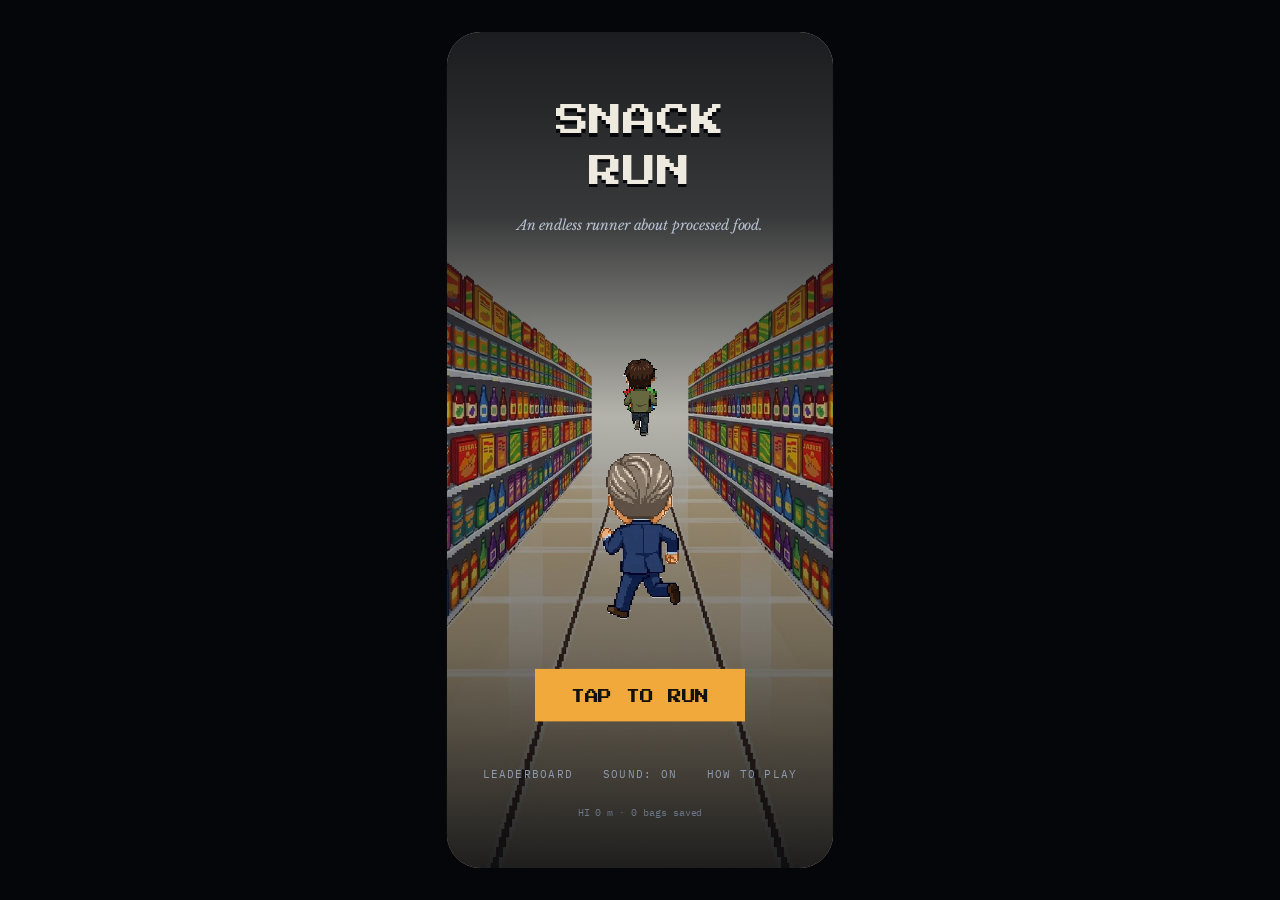
==== commit f9c99ebd: "Experiment: cross-faded zoom loop on the shelves Parked on a branch rather than main, because it doe" ====
--- a/index.html
+++ b/index.html
@@ -27,7 +27,8 @@
     <div id="field">
       <div id="floor"></div>
       <div id="seams"></div>
-      <div id="shelves"></div>
+      <div id="shelvesA" class="shelf-layer"></div>
+      <div id="shelvesB" class="shelf-layer"></div>
       <div id="scrimTop"></div>
       <div id="scrimBottom"></div>
       <div id="world"></div>
--- a/styles.css
+++ b/styles.css
@@ -101,10 +101,18 @@
   background: #F6F3E8 url('assets/bg_aisle_floor.png') center / cover no-repeat;
 }
 #seams { position: absolute; inset: 0; }
-#shelves {
+/* The shelving streams past. Scaling about the aisle's vanishing point grows
+   everything toward the camera along the correct sight lines, which is what
+   running past a wall looks like. The plate's product columns are irregular,
+   so the loop cannot close by exact repetition — two copies half a cycle
+   apart cross-fade instead, sin^2 against cos^2 so they sum to 1 and whichever
+   is about to snap back is invisible when it does. */
+.shelf-layer {
   position: absolute; inset: 0;
   background: url('assets/bg_aisle_shelves.png') center / cover no-repeat;
+  transform-origin: 195px 372.6px;
   pointer-events: none;
+  will-change: transform, opacity;
 }
 
 /* The aisle is bright at the far end and pale underfoot, so the chrome needs
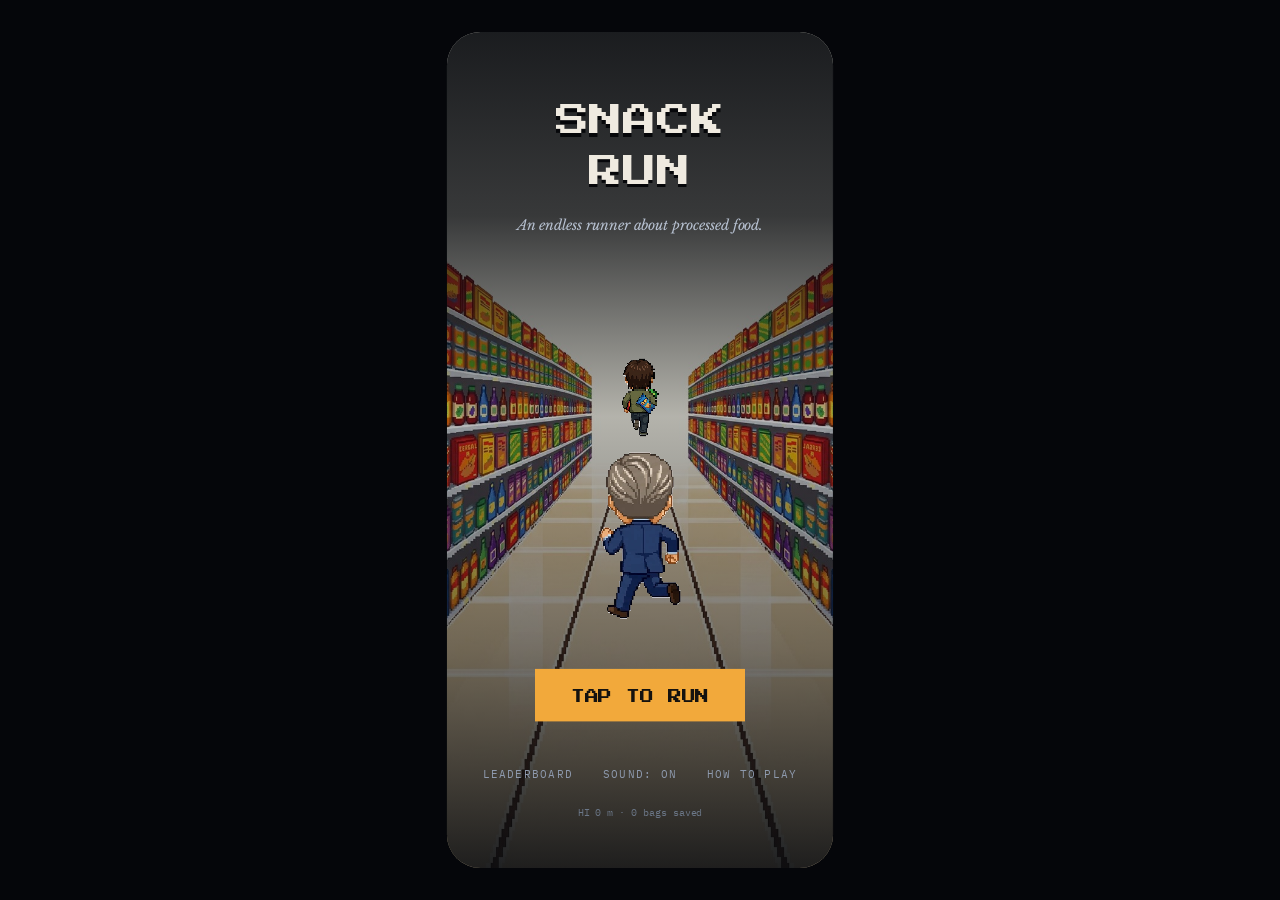
==== commit d3351b27: "Wire the infinite-zoom corridor into the game Replaces the three static background layers and the sp" ====
--- a/index.html
+++ b/index.html
@@ -25,10 +25,8 @@
 
     <!-- ── The tunnel: background plate, travelling entities, the two runners ── -->
     <div id="field">
-      <div id="floor"></div>
-      <div id="seams"></div>
-      <div id="shelvesA" class="shelf-layer"></div>
-      <div id="shelvesB" class="shelf-layer"></div>
+      <div id="rings"></div>
+      <div id="haze"></div>
       <div id="scrimTop"></div>
       <div id="scrimBottom"></div>
       <div id="world"></div>
--- a/styles.css
+++ b/styles.css
@@ -92,40 +92,37 @@
 
 #field { position: absolute; inset: 0; overflow: hidden; }
 
-/* The aisle in three layers: the lit far end, the floor with its lane lines,
-   and the shelving over the top. The floor's transverse seams were stripped
-   out of the art — they are spawned as travelling entities instead, so they
-   move at exactly the speed everything else does. */
-#floor {
+/* The corridor is one self-similar image zoomed about its vanishing point.
+   Its centre is a transparent hole shaped like the frame, so scaling by
+   ZOOM_RATIO lays the picture exactly onto itself and the loop closes with no
+   cross-fade. Copies are stacked a doubling apart and seen through each
+   other's holes; the haze covers the deepest, where the recursion stops. */
+#rings { position: absolute; inset: 0; overflow: hidden; }
+.ring {
   position: absolute; inset: 0;
-  background: #F6F3E8 url('assets/bg_aisle_floor.png') center / cover no-repeat;
-}
-#seams { position: absolute; inset: 0; }
-/* The shelving streams past. Scaling about the aisle's vanishing point grows
-   everything toward the camera along the correct sight lines, which is what
-   running past a wall looks like. The plate's product columns are irregular,
-   so the loop cannot close by exact repetition — two copies half a cycle
-   apart cross-fade instead, sin^2 against cos^2 so they sum to 1 and whichever
-   is about to snap back is invisible when it does. */
-.shelf-layer {
-  position: absolute; inset: 0;
-  background: url('assets/bg_aisle_shelves.png') center / cover no-repeat;
-  transform-origin: 195px 372.6px;
-  pointer-events: none;
-  will-change: transform, opacity;
-}
-
-/* The aisle is bright at the far end and pale underfoot, so the chrome needs
-   its own ground to sit on. Scrims top and bottom, behind everything else. */
+  background: url('assets/tex_aisle_ring.png') center / 100% 100% no-repeat;
+  transform-origin: 50% 50%;
+  will-change: transform;
+}
+#haze {
+  position: absolute; inset: 0; pointer-events: none;
+  background: radial-gradient(circle at 50% 50%,
+    #fff 0%, #fff 4%, rgba(255,255,255,.92) 8%, rgba(255,255,255,.55) 14%,
+    rgba(255,255,255,.18) 23%, rgba(255,255,255,0) 36%);
+}
+
+/* The corridor is bright, so the chrome needs its own ground to sit on.
+   These must stay positioned: as static blocks they paint beneath the
+   absolutely-positioned rings and do nothing at all. */
 #scrimTop, #scrimBottom { position: absolute; left: 0; right: 0; pointer-events: none; }
 #scrimTop {
-  top: 0; height: 240px;
-  background: linear-gradient(180deg, rgba(8, 10, 14, .94) 0%, rgba(8, 10, 14, .86) 34%,
-                                      rgba(8, 10, 14, .5) 68%, rgba(8, 10, 14, 0) 100%);
+  top: 0; height: 250px;
+  background: linear-gradient(180deg, rgba(6, 8, 12, .97) 0%, rgba(6, 8, 12, .93) 40%,
+                                      rgba(6, 8, 12, .62) 74%, rgba(6, 8, 12, 0) 100%);
 }
 #scrimBottom {
   bottom: 0; height: 130px;
-  background: linear-gradient(0deg, rgba(8, 10, 14, .78), rgba(8, 10, 14, 0));
+  background: linear-gradient(0deg, rgba(6, 8, 12, .82), rgba(6, 8, 12, 0));
 }
 
 #world { position: absolute; inset: 0; }
@@ -134,10 +131,6 @@
 .ent { position: absolute; left: 0; top: 0; transform-origin: bottom center; will-change: transform; }
 .ent > i { display: block; width: 100%; height: 100%; background: center / contain no-repeat; image-rendering: pixelated; }
 .ent.pickup > i { animation: bob 1s ease-in-out infinite; }
-/* Tile seams, spawned at the plate's own spacing and travelling with everything
-   else. Sampled from the art: darker at the far end, warmer up close. */
-.ent.rung { background: linear-gradient(90deg, rgba(83,50,35,.12), rgba(61,32,17,.58) 12%,
-                                              rgba(61,32,17,.58) 88%, rgba(83,50,35,.12)); }
 
 /* Pickups: the bag you want, and the booster that buys you six seconds. */
 .ent.vax > i, .ent.tyl > i { animation: bob .8s ease-in-out infinite; }
@@ -161,7 +154,7 @@
 
 /* Pursuer — nearest the camera. Base box is his size at proximity 0;
    mockup 2a shows him at 119 x 190 / bottom 74 with the meter at 62%. */
-#pursuer { left: 0; top: 0; width: 101px; height: 208px; }
+#pursuer { left: 0; top: 0; width: 92px; height: 190px; }
 #pursuer > i {
   background-image: url('assets/pursuer_run.png');
   background-size: 800% 100%;
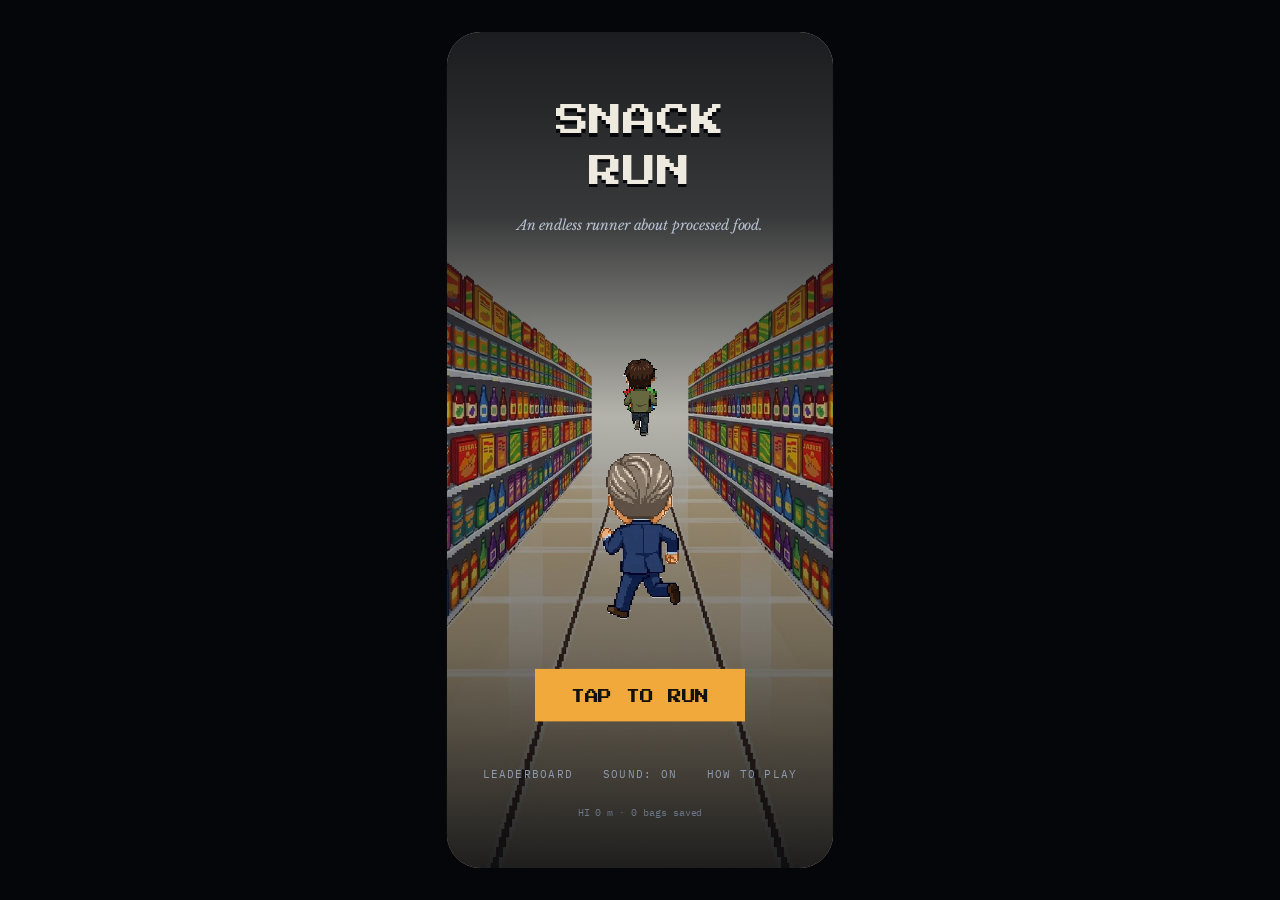
==== commit fdf05553: "Run the hedge path Real corridor art replaces the pink/blue test plate, and the world is re-measured" ====
--- a/index.html
+++ b/index.html
@@ -25,6 +25,7 @@
 
     <!-- ── The tunnel: background plate, travelling entities, the two runners ── -->
     <div id="field">
+      <div id="sky"></div>
       <div id="rings"></div>
       <div id="haze"></div>
       <div id="scrimTop"></div>
--- a/styles.css
+++ b/styles.css
@@ -97,18 +97,26 @@
    ZOOM_RATIO lays the picture exactly onto itself and the loop closes with no
    cross-fade. Copies are stacked a doubling apart and seen through each
    other's holes; the haze covers the deepest, where the recursion stops. */
+/* The sky is at infinity: it does not zoom. It is keyed out of the corridor
+   plate by tools/key_sky.py and painted once, here, behind every ring - which
+   is the only way the ring boundaries can stop showing through it. The stops
+   are the plate's own gradient, fitted by that script. */
+#sky   { position: absolute; inset: 0; background: linear-gradient(#d0e9f0 0%, #56b4da 100%); }
 #rings { position: absolute; inset: 0; overflow: hidden; }
 .ring {
   position: absolute; inset: 0;
-  background: url('assets/tex_aisle_ring.png') center / 100% 100% no-repeat;
+  background: url('assets/tex_aisle_ring.webp') center / 100% 100% no-repeat;
   transform-origin: 50% 50%;
   will-change: transform;
 }
+/* Distance haze over the deepest rings. Tinted to the plate's own sky
+   (178, 221, 236) rather than pure white, which read as a hole punched in a
+   blue sky. */
 #haze {
   position: absolute; inset: 0; pointer-events: none;
   background: radial-gradient(circle at 50% 50%,
-    #fff 0%, #fff 4%, rgba(255,255,255,.92) 8%, rgba(255,255,255,.55) 14%,
-    rgba(255,255,255,.18) 23%, rgba(255,255,255,0) 36%);
+    #eef7fb 0%, #eef7fb 4%, rgba(233,245,251,.92) 8%, rgba(226,242,250,.58) 14%,
+    rgba(219,238,249,.20) 23%, rgba(219,238,249,0) 36%);
 }
 
 /* The corridor is bright, so the chrome needs its own ground to sit on.
